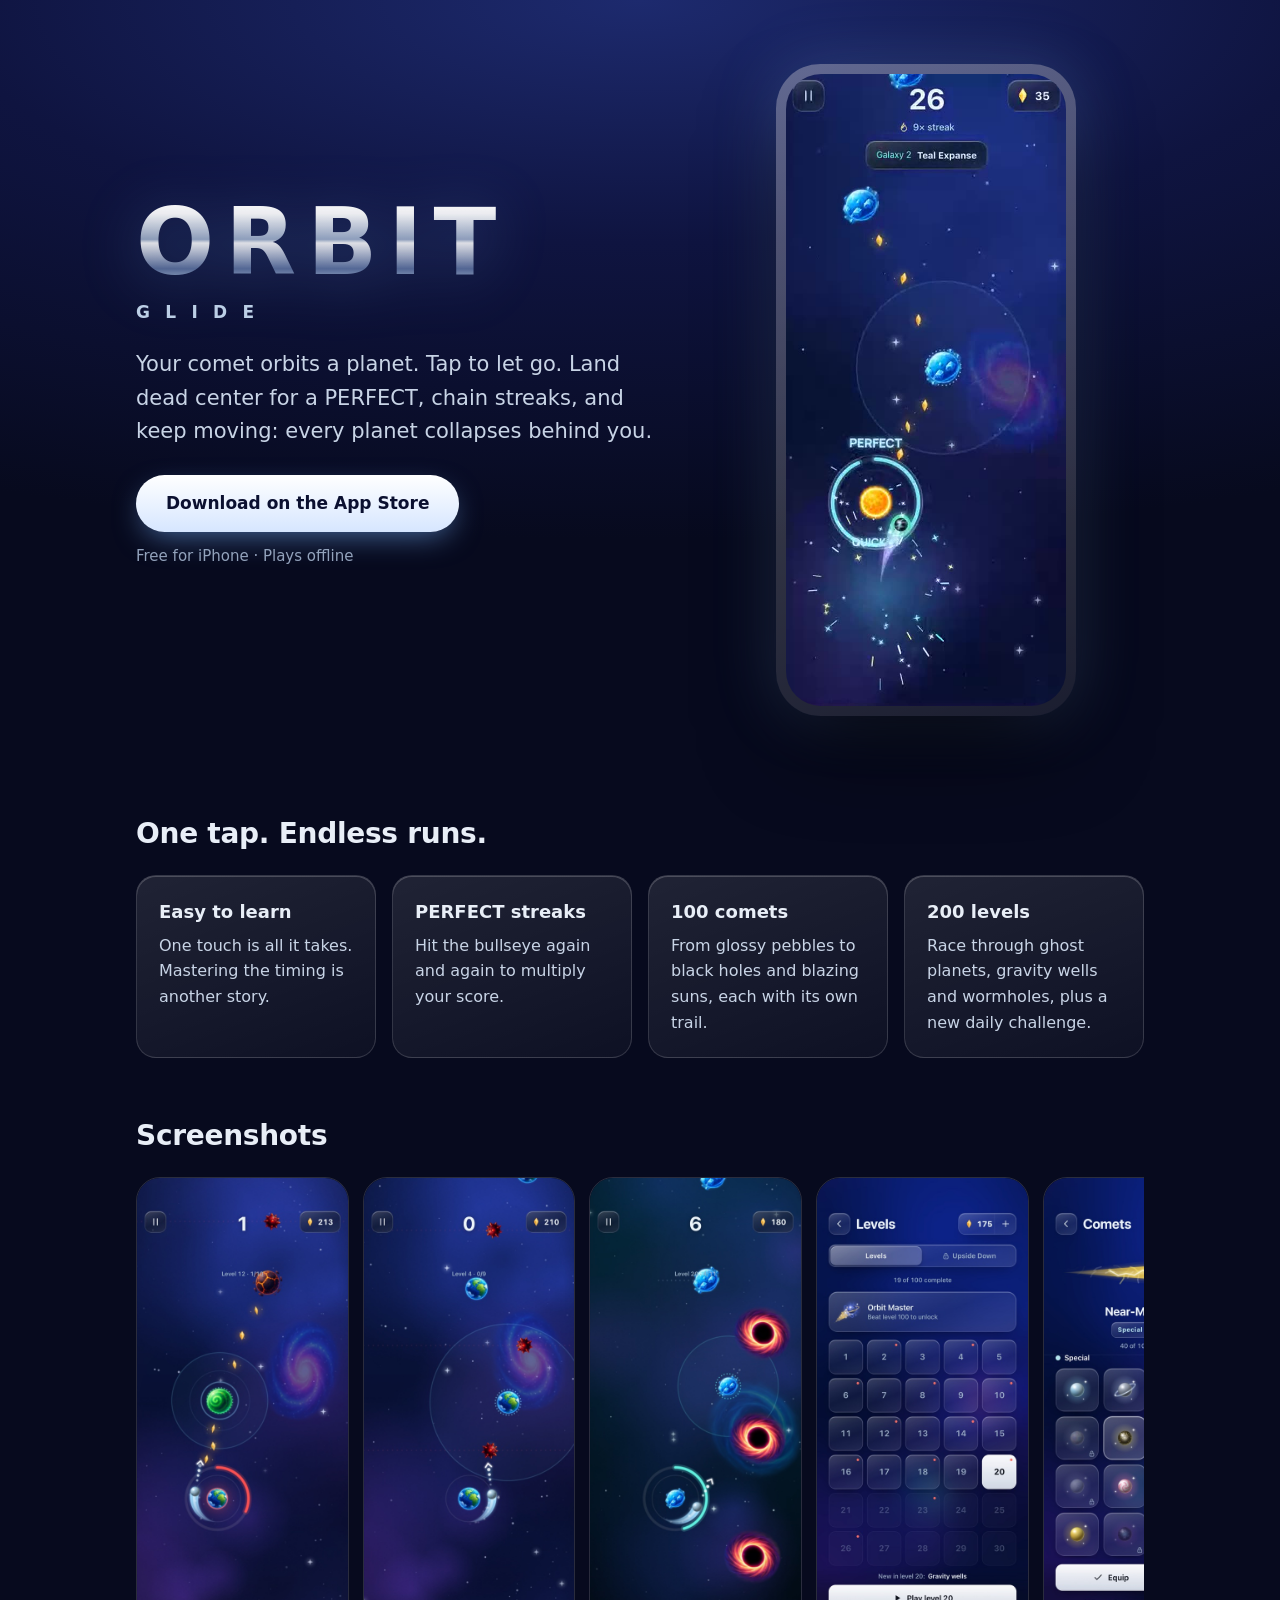
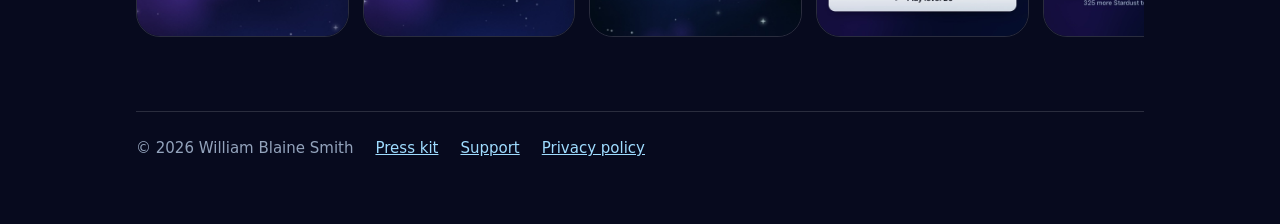
==== index.html @ e0d5dd10 "Fix gameplay video framing; solid page background fallback Co-Authored-By: Claude Opus 5.5 <noreply@" ====
<!doctype html>
<html lang="en">
<head>
<meta charset="utf-8" />
<meta name="viewport" content="width=device-width, initial-scale=1" />
<title>Orbit Glide: One-Tap Space Arcade Game for iPhone</title>
<meta name="description" content="Fling your comet from planet to planet with one tap. Land dead center for a PERFECT, chain streaks, play 200 levels and a daily challenge, and collect 100 comets. Free on the App Store." />
<meta name="apple-itunes-app" content="app-id=6820881837" />
<link rel="canonical" href="https://wbsmith04.github.io/orbit-glide/" />
<link rel="icon" href="media/icon.png" />
<link rel="apple-touch-icon" href="media/icon.png" />
<meta property="og:type" content="website" />
<meta property="og:site_name" content="Orbit Glide" />
<meta property="og:title" content="Orbit Glide: one-tap space arcade game for iPhone" />
<meta property="og:description" content="Fling your comet from planet to planet. Land dead center for a PERFECT. Free on the App Store." />
<meta property="og:url" content="https://wbsmith04.github.io/orbit-glide/" />
<meta property="og:image" content="https://wbsmith04.github.io/orbit-glide/media/og.jpg" />
<meta name="twitter:card" content="summary_large_image" />
<meta name="twitter:title" content="Orbit Glide: one-tap space arcade game for iPhone" />
<meta name="twitter:description" content="Fling your comet from planet to planet. Land dead center for a PERFECT. Free on the App Store." />
<meta name="twitter:image" content="https://wbsmith04.github.io/orbit-glide/media/og.jpg" />
<script type="application/ld+json">
{
  "@context": "https://schema.org",
  "@type": "MobileApplication",
  "name": "Orbit Glide",
  "operatingSystem": "iOS",
  "applicationCategory": "GameApplication",
  "description": "A one-tap space arcade game. Fling your comet from planet to planet, land dead center for a PERFECT, play 200 levels and a daily challenge, and collect 100 comets.",
  "url": "https://wbsmith04.github.io/orbit-glide/",
  "downloadUrl": "https://apps.apple.com/app/id6820881837",
  "image": "https://wbsmith04.github.io/orbit-glide/media/og.jpg",
  "author": { "@type": "Person", "name": "William Blaine Smith" },
  "offers": { "@type": "Offer", "price": "0", "priceCurrency": "USD" }
}
</script>
<style>
  :root { color-scheme: dark; --ink: #e8eef7; --soft: #c8d4e6; --mute: #93a3bc; --line: rgba(255,255,255,.14); }
  * { box-sizing: border-box; }
  html { background: #070a1e; }
  body { margin: 0; font: 17px/1.6 -apple-system, BlinkMacSystemFont, "Segoe UI", system-ui, sans-serif; color: var(--ink);
    background: radial-gradient(120% 60% at 50% 0%, #1d2a6e 0%, #0f1440 45%, #070a1e 100%) fixed; }
  main { max-width: 1040px; margin: 0 auto; padding: 0 16px 64px; }
  .hero { display: grid; grid-template-columns: 1.1fr .9fr; gap: 40px; align-items: center; padding: 64px 0 40px; }
  .logo { margin: 0; font-weight: 800; font-size: clamp(54px, 9vw, 92px); line-height: 1; letter-spacing: .12em;
    background: linear-gradient(180deg,#fff 0%,rgba(255,255,255,.92) 18%,rgba(214,234,255,.62) 46%,rgba(255,255,255,.86) 50%,rgba(170,205,255,.42) 78%,rgba(225,240,255,.85) 100%);
    -webkit-background-clip: text; background-clip: text; color: transparent; filter: drop-shadow(0 10px 30px rgba(120,180,255,.35)); }
  .glide { margin: 10px 0 0; letter-spacing: .9em; font-weight: 600; color: rgba(214,234,255,.88); }
  .lead { font-size: 21px; color: var(--soft); margin: 22px 0 26px; max-width: 30em; }
  .get { display: inline-block; padding: 15px 30px; border-radius: 999px; color: #0b1030; font-weight: 700; text-decoration: none;
    background: linear-gradient(180deg,#fff,#d6e6ff); box-shadow: 0 10px 30px -8px rgba(120,180,255,.6); }
  .free { margin-top: 12px; color: var(--mute); font-size: 15px; }
  .phone { justify-self: center; width: min(300px, 80vw); aspect-ratio: 804 / 1748; border-radius: 44px; padding: 10px;
    background: linear-gradient(160deg,rgba(255,255,255,.32),rgba(255,255,255,.08)); box-shadow: 0 40px 90px -20px rgba(0,0,0,.8), 0 0 60px rgba(120,170,255,.25); }
  .phone video { width: 100%; height: 100%; border-radius: 35px; display: block; object-fit: cover; background: #0b1440; }
  h2 { font-size: 28px; letter-spacing: -.01em; margin: 56px 0 18px; }
  .features { display: grid; grid-template-columns: repeat(auto-fit, minmax(220px, 1fr)); gap: 16px; }
  .card { padding: 22px; border-radius: 20px; border: 1px solid var(--line);
    background: linear-gradient(160deg, rgba(255,255,255,.10), rgba(255,255,255,.03)); box-shadow: inset 0 1px 0 rgba(255,255,255,.2); }
  .card h3 { margin: 0 0 6px; font-size: 18px; }
  .card p { margin: 0; color: var(--soft); font-size: 16px; }
  .shots { display: flex; gap: 14px; overflow-x: auto; padding-bottom: 10px; scroll-snap-type: x mandatory; }
  .shots img { height: 460px; border-radius: 24px; scroll-snap-align: start; border: 1px solid var(--line); }
  footer { margin-top: 64px; padding-top: 24px; border-top: 1px solid var(--line); color: var(--mute); font-size: 15px; display: flex; flex-wrap: wrap; gap: 8px 22px; }
  footer a, a { color: #9fdcff; }
  @media (max-width: 760px) {
    .hero { grid-template-columns: 1fr; text-align: center; padding-top: 40px; }
    .lead { margin-left: auto; margin-right: auto; }
    .shots img { height: 380px; }
  }
</style>
</head>
<body>
<main>
  <section class="hero">
    <div>
      <h1 class="logo">ORBIT</h1>
      <p class="glide">GLIDE</p>
      <p class="lead">Your comet orbits a planet. Tap to let go. Land dead center for a PERFECT, chain streaks, and keep moving: every planet collapses behind you.</p>
      <a class="get" href="https://apps.apple.com/app/id6820881837">Download on the App Store</a>
      <p class="free">Free for iPhone · Plays offline</p>
    </div>
    <div class="phone"><video src="media/gameplay.mp4" poster="media/poster.jpg" autoplay muted loop playsinline aria-label="Orbit Glide gameplay"></video></div>
  </section>

  <h2>One tap. Endless runs.</h2>
  <div class="features">
    <div class="card"><h3>Easy to learn</h3><p>One touch is all it takes. Mastering the timing is another story.</p></div>
    <div class="card"><h3>PERFECT streaks</h3><p>Hit the bullseye again and again to multiply your score.</p></div>
    <div class="card"><h3>100 comets</h3><p>From glossy pebbles to black holes and blazing suns, each with its own trail.</p></div>
    <div class="card"><h3>200 levels</h3><p>Race through ghost planets, gravity wells and wormholes, plus a new daily challenge.</p></div>
  </div>

  <h2>Screenshots</h2>
  <div class="shots">
    <img src="media/shot-1.jpg" alt="Orbit Glide gameplay" loading="lazy" />
    <img src="media/shot-2.jpg" alt="Orbit Glide gameplay" loading="lazy" />
    <img src="media/shot-3.jpg" alt="Orbit Glide gameplay" loading="lazy" />
    <img src="media/shot-4.jpg" alt="Level select" loading="lazy" />
    <img src="media/shot-5.jpg" alt="Comet collection" loading="lazy" />
  </div>

  <footer>
    <span>© 2026 William Blaine Smith</span>
    <a href="press/">Press kit</a>
    <a href="support/">Support</a>
    <a href="privacy/">Privacy policy</a>
  </footer>
</main>
</body>
</html>
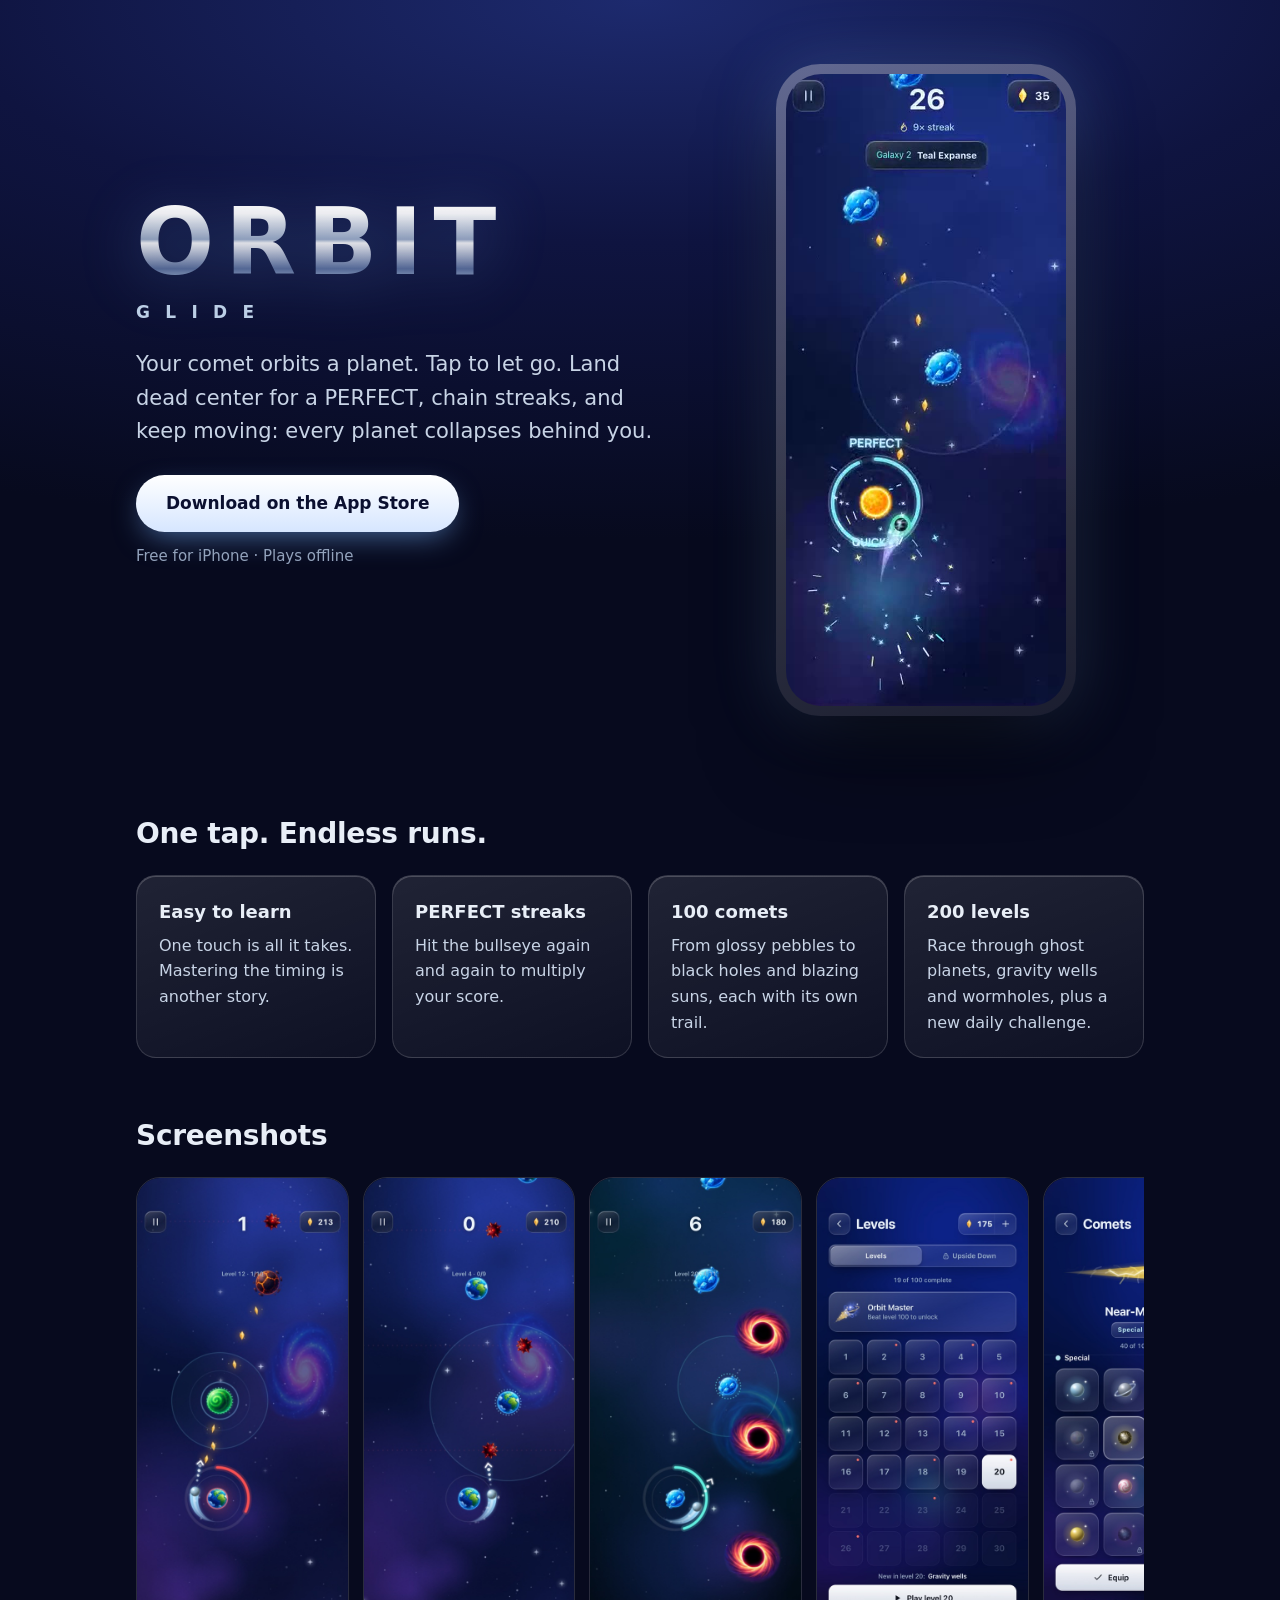
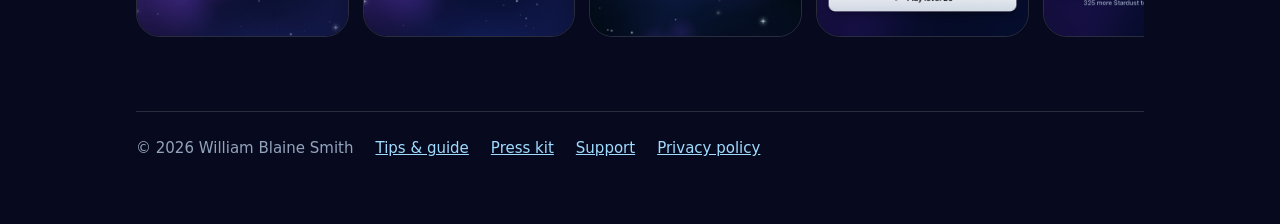
==== commit 27a7acba: "Add tips and strategy guide page Co-Authored-By: Claude Opus 5.5 <noreply@anthropic.com>" ====
--- a/index.html
+++ b/index.html
@@ -102,6 +102,7 @@
 
   <footer>
     <span>© 2026 William Blaine Smith</span>
+    <a href="guide/">Tips &amp; guide</a>
     <a href="press/">Press kit</a>
     <a href="support/">Support</a>
     <a href="privacy/">Privacy policy</a>
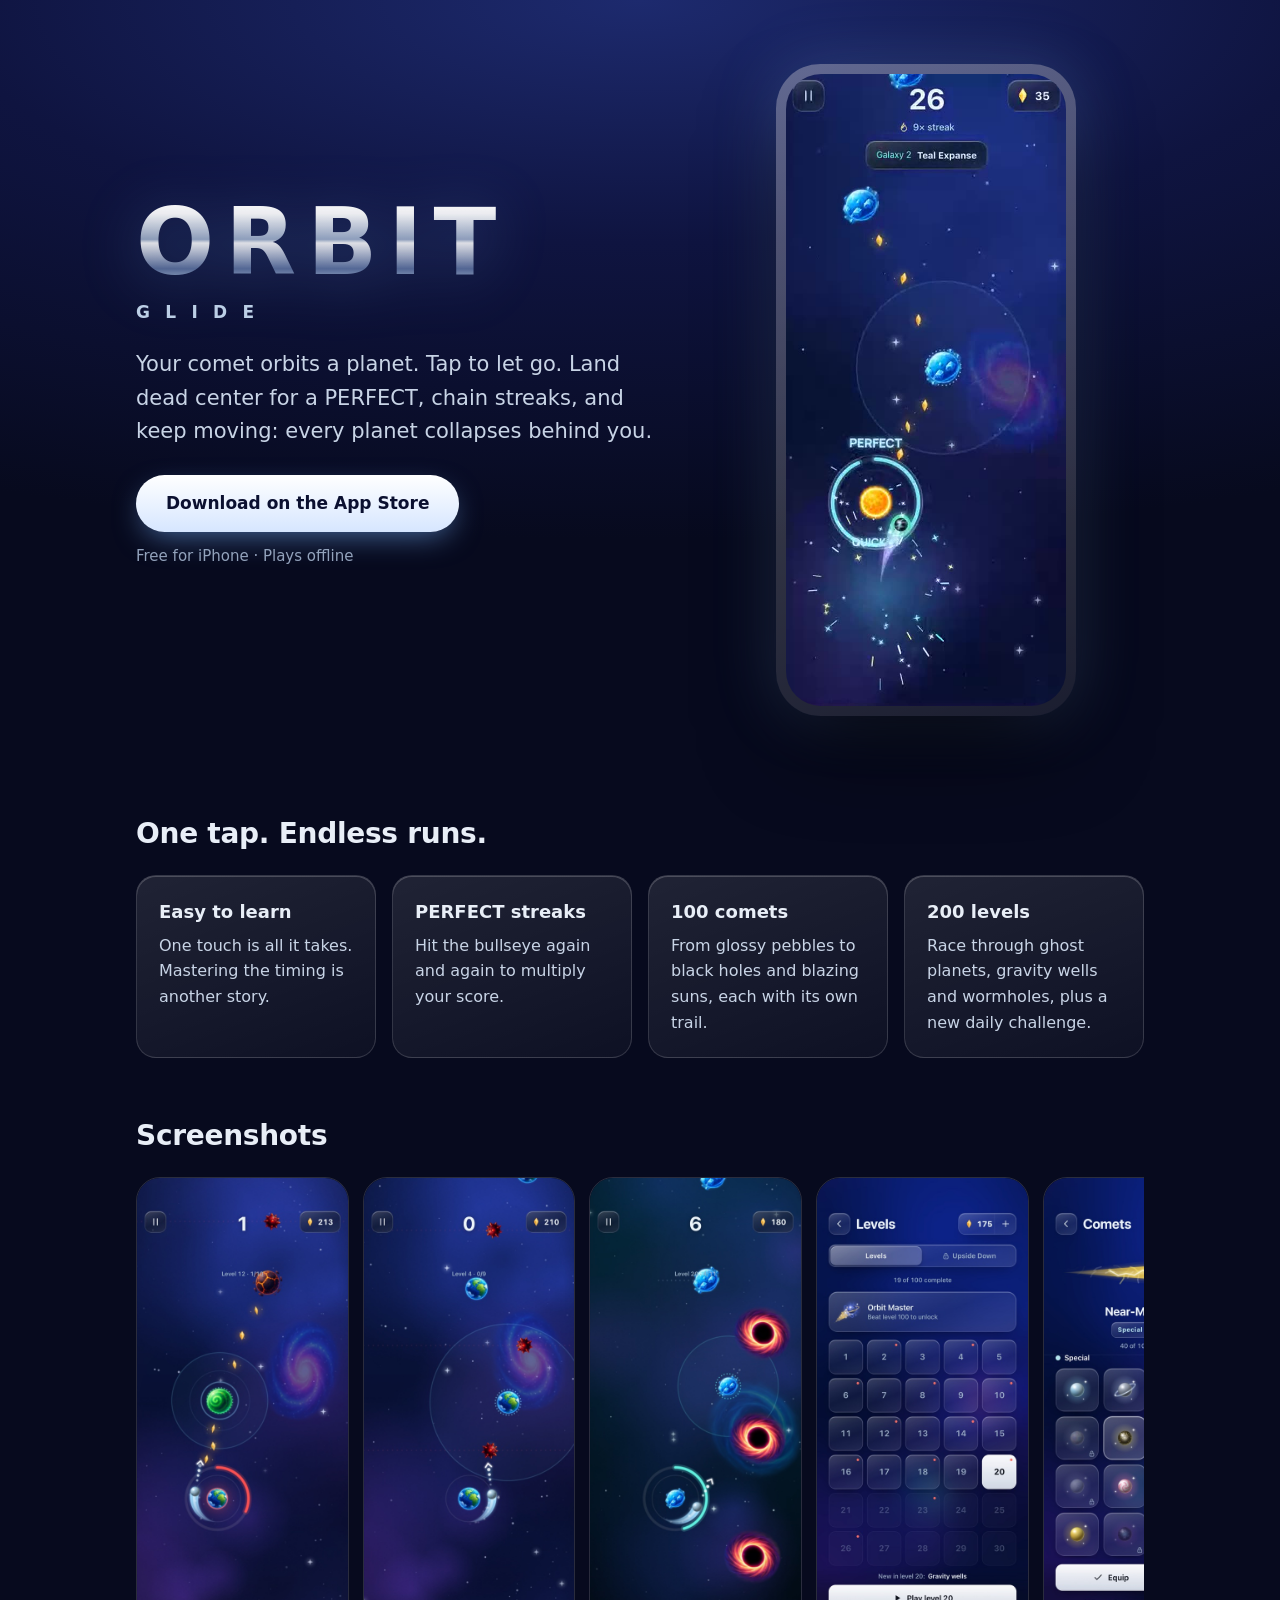
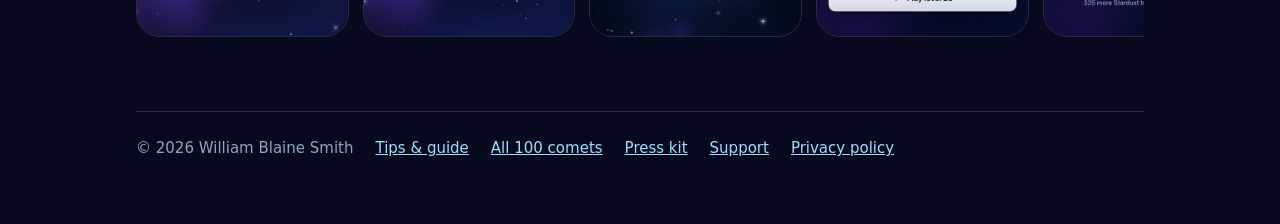
==== commit a48d23b3: "Add comets guide page Co-Authored-By: Claude Opus 5.5 <noreply@anthropic.com>" ====
--- a/index.html
+++ b/index.html
@@ -103,6 +103,7 @@
   <footer>
     <span>© 2026 William Blaine Smith</span>
     <a href="guide/">Tips &amp; guide</a>
+    <a href="comets/">All 100 comets</a>
     <a href="press/">Press kit</a>
     <a href="support/">Support</a>
     <a href="privacy/">Privacy policy</a>
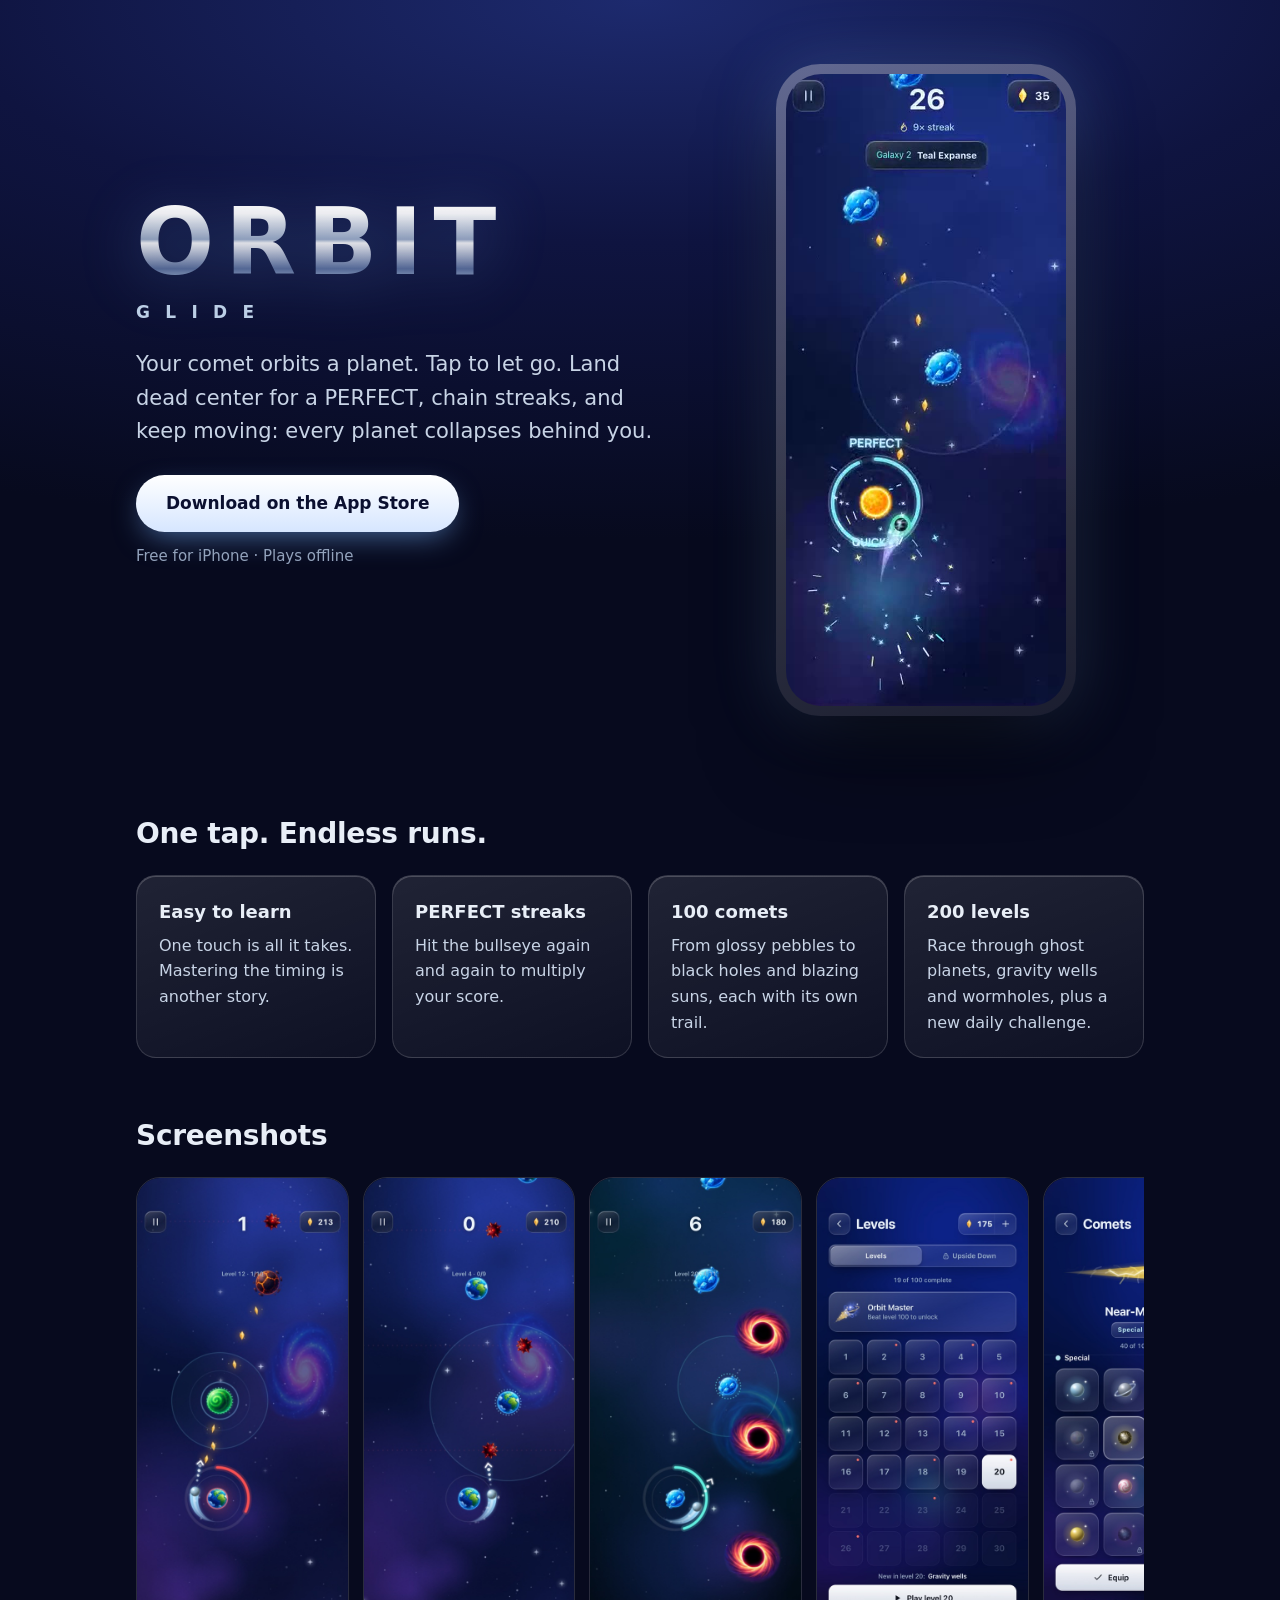
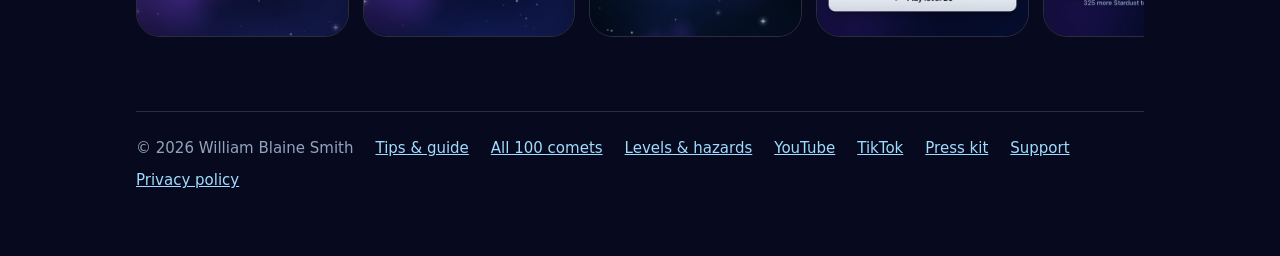
==== commit 14b373d4: "Add levels and hazards guide; link YouTube and TikTok Co-Authored-By: Claude Opus 5.5 <noreply@anthr" ====
--- a/index.html
+++ b/index.html
@@ -32,6 +32,18 @@
   "image": "https://wbsmith04.github.io/orbit-glide/media/og.jpg",
   "author": { "@type": "Person", "name": "William Blaine Smith" },
   "offers": { "@type": "Offer", "price": "0", "priceCurrency": "USD" }
+}
+</script>
+<script type="application/ld+json">
+{
+  "@context": "https://schema.org",
+  "@type": "VideoObject",
+  "name": "Orbit Glide gameplay: one-tap PERFECT streak",
+  "description": "21 seconds of real gameplay from Orbit Glide, a free one-tap space arcade game for iPhone. Fling your comet from planet to planet and land dead center for a PERFECT.",
+  "thumbnailUrl": "https://wbsmith04.github.io/orbit-glide/media/poster.jpg",
+  "contentUrl": "https://wbsmith04.github.io/orbit-glide/media/gameplay.mp4",
+  "uploadDate": "2026-10-24",
+  "duration": "PT21S"
 }
 </script>
 <style>
@@ -104,6 +116,9 @@
     <span>© 2026 William Blaine Smith</span>
     <a href="guide/">Tips &amp; guide</a>
     <a href="comets/">All 100 comets</a>
+    <a href="levels/">Levels &amp; hazards</a>
+    <a href="https://www.youtube.com/@OrbitGlideGame">YouTube</a>
+    <a href="https://www.tiktok.com/@orbitglide">TikTok</a>
     <a href="press/">Press kit</a>
     <a href="support/">Support</a>
     <a href="privacy/">Privacy policy</a>
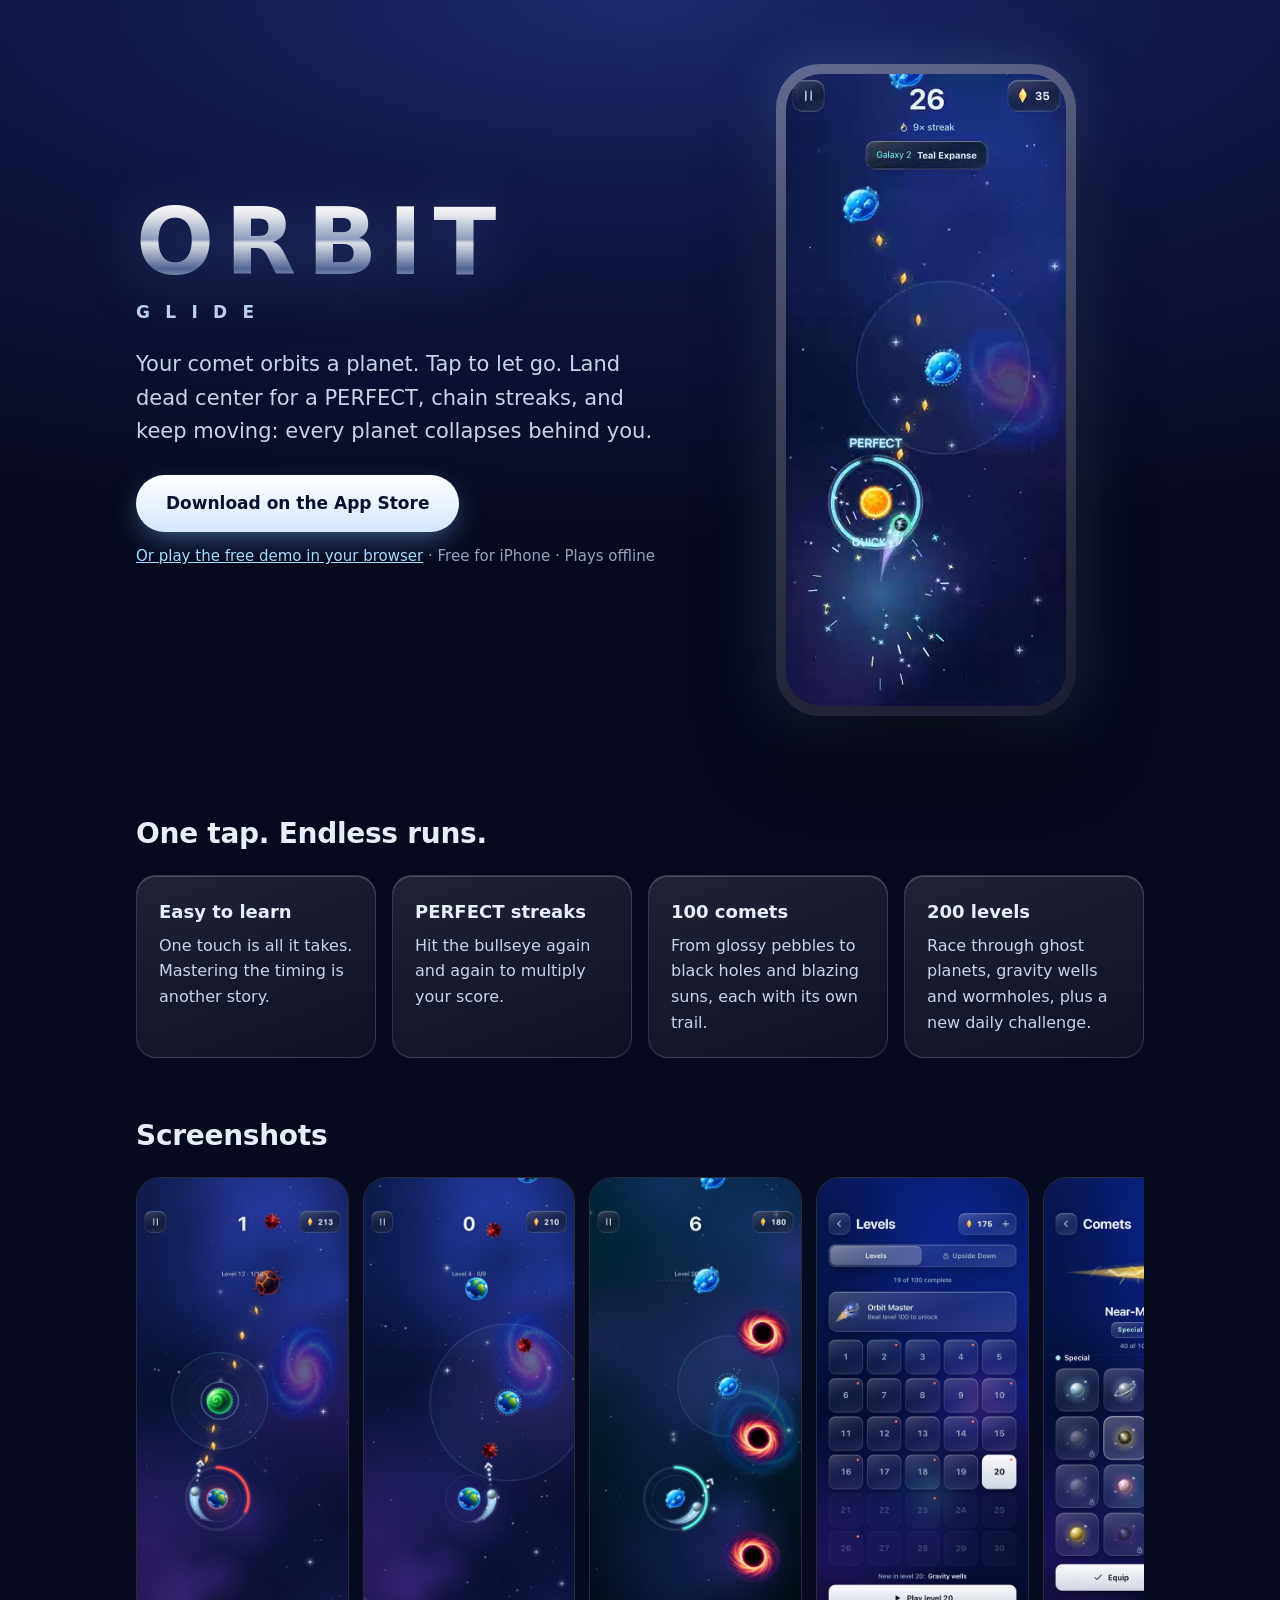
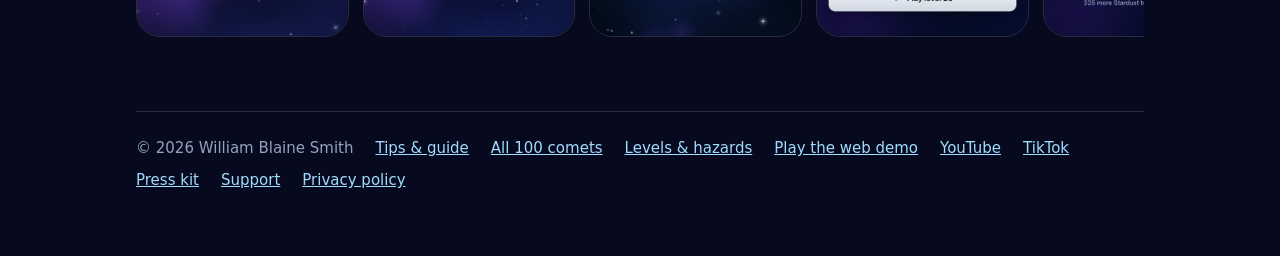
==== commit fbf3dd72: "Add free browser demo of Orbit Glide at /play/ Co-Authored-By: Claude Opus 5.5 <noreply@anthropic.co" ====
--- a/index.html
+++ b/index.html
@@ -90,7 +90,7 @@
       <p class="glide">GLIDE</p>
       <p class="lead">Your comet orbits a planet. Tap to let go. Land dead center for a PERFECT, chain streaks, and keep moving: every planet collapses behind you.</p>
       <a class="get" href="https://apps.apple.com/app/id6820881837">Download on the App Store</a>
-      <p class="free">Free for iPhone · Plays offline</p>
+      <p class="free"><a href="play/">Or play the free demo in your browser</a> · Free for iPhone · Plays offline</p>
     </div>
     <div class="phone"><video src="media/gameplay.mp4" poster="media/poster.jpg" autoplay muted loop playsinline aria-label="Orbit Glide gameplay"></video></div>
   </section>
@@ -117,6 +117,7 @@
     <a href="guide/">Tips &amp; guide</a>
     <a href="comets/">All 100 comets</a>
     <a href="levels/">Levels &amp; hazards</a>
+    <a href="play/">Play the web demo</a>
     <a href="https://www.youtube.com/@OrbitGlideGame">YouTube</a>
     <a href="https://www.tiktok.com/@orbitglide">TikTok</a>
     <a href="press/">Press kit</a>
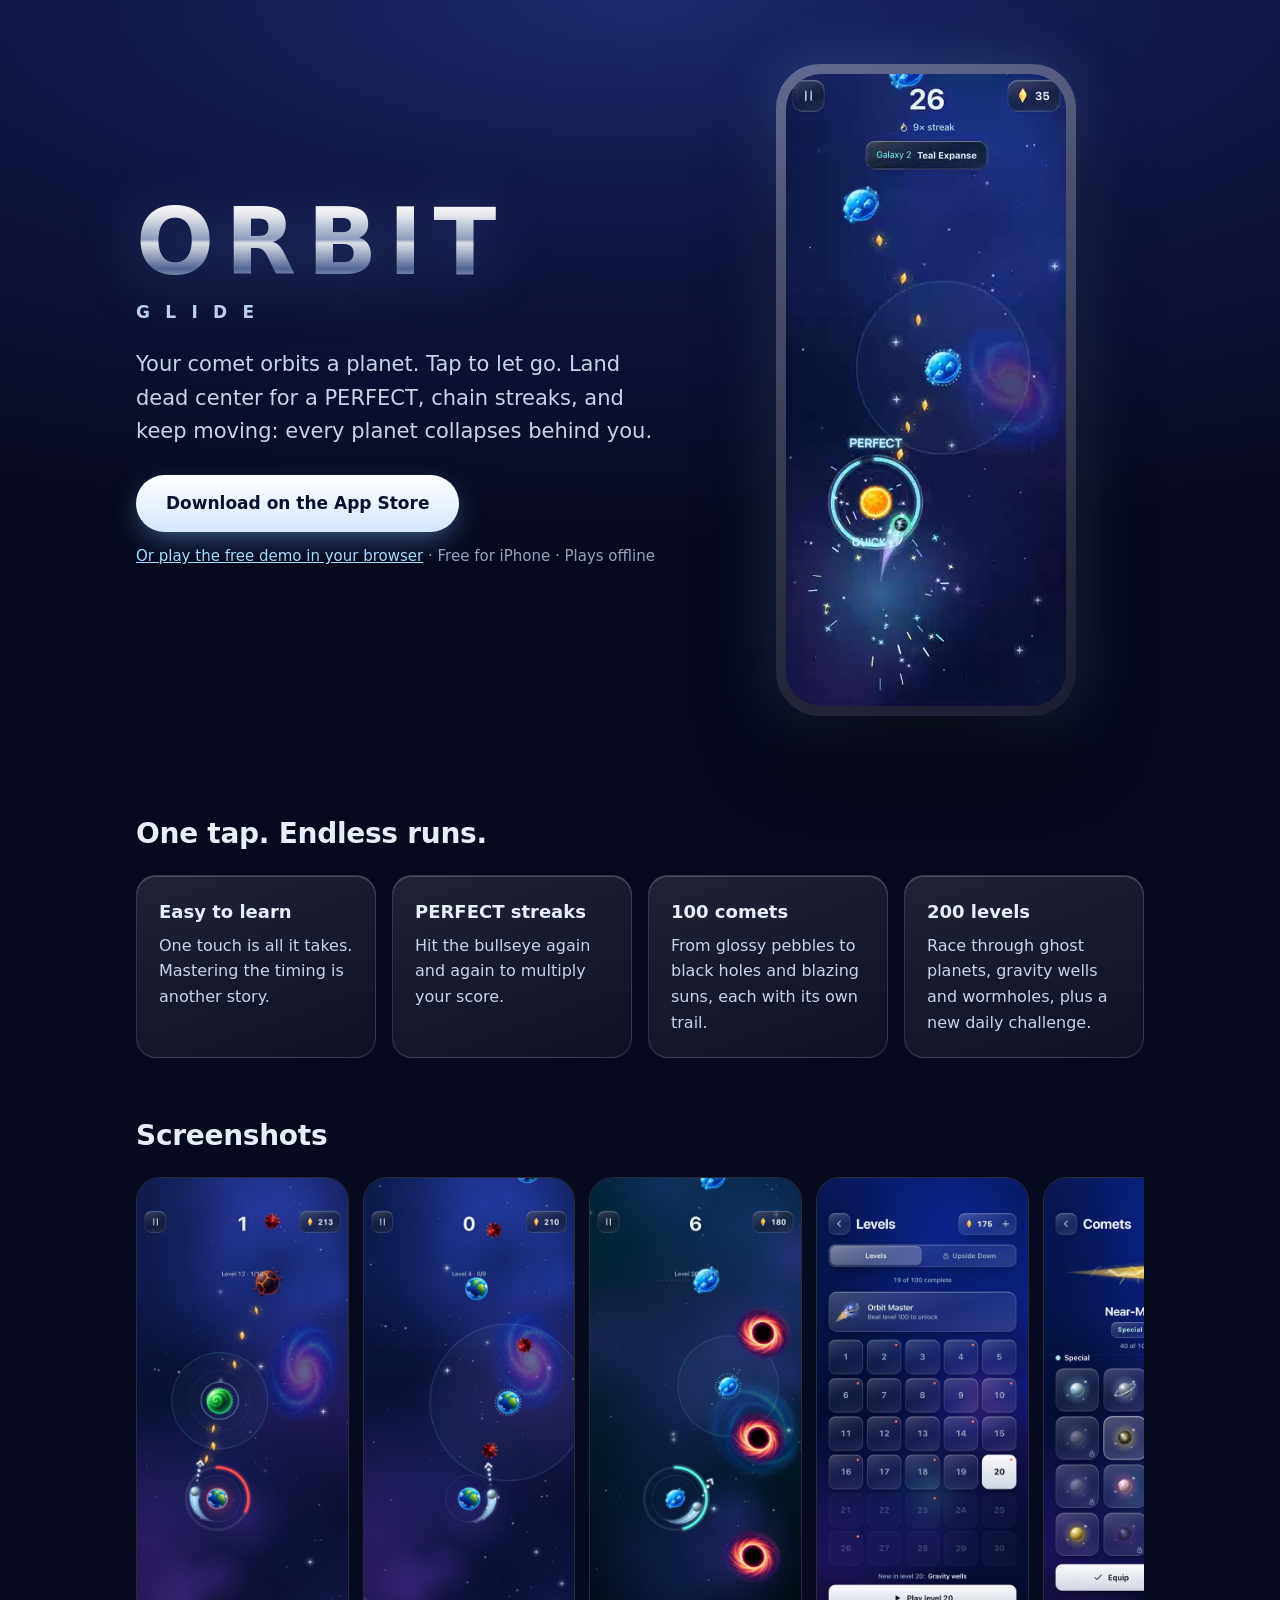
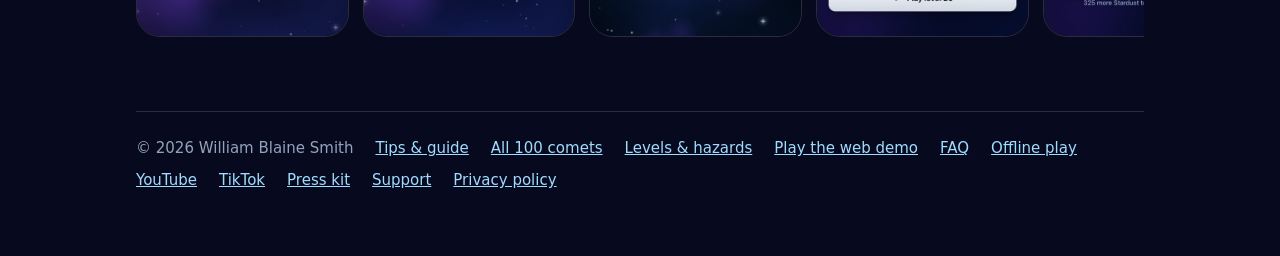
==== commit 758eef7f: "Add FAQ and offline play pages" ====
--- a/index.html
+++ b/index.html
@@ -118,6 +118,8 @@
     <a href="comets/">All 100 comets</a>
     <a href="levels/">Levels &amp; hazards</a>
     <a href="play/">Play the web demo</a>
+    <a href="faq/">FAQ</a>
+    <a href="offline-game/">Offline play</a>
     <a href="https://www.youtube.com/@OrbitGlideGame">YouTube</a>
     <a href="https://www.tiktok.com/@orbitglide">TikTok</a>
     <a href="press/">Press kit</a>
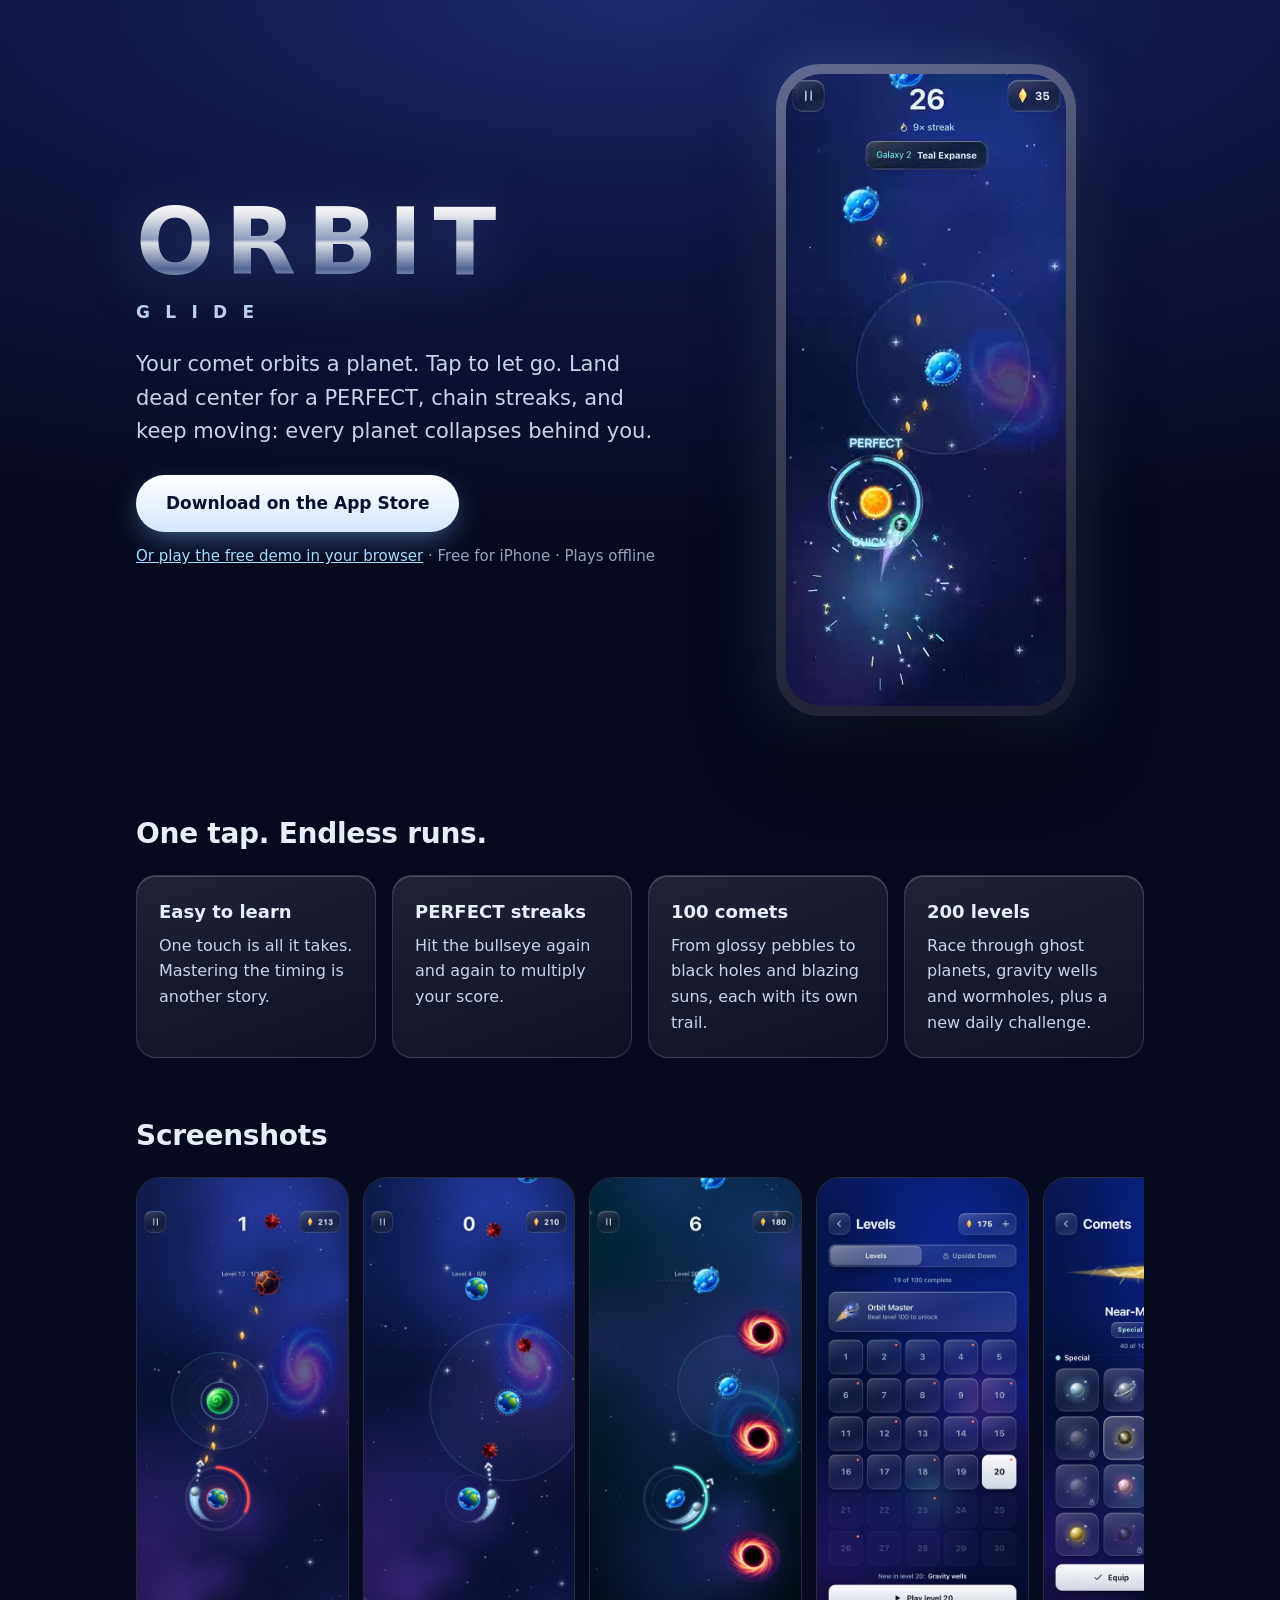
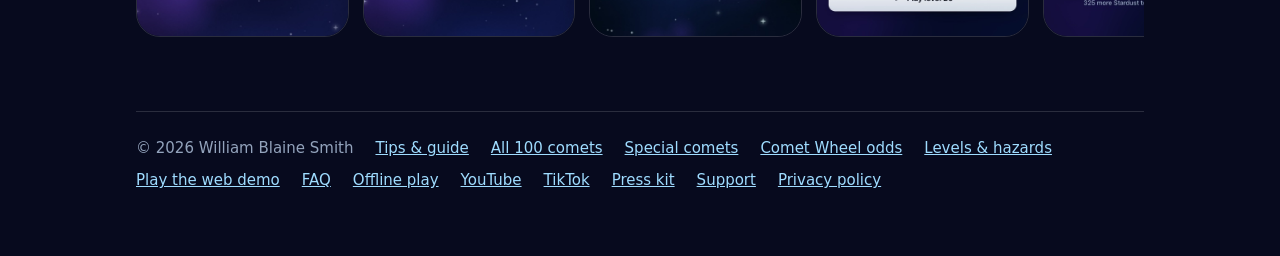
==== commit 0a19bd37: "Add Special comets and Comet Wheel pages" ====
--- a/index.html
+++ b/index.html
@@ -116,6 +116,8 @@
     <span>© 2026 William Blaine Smith</span>
     <a href="guide/">Tips &amp; guide</a>
     <a href="comets/">All 100 comets</a>
+    <a href="special-comets/">Special comets</a>
+    <a href="comet-wheel/">Comet Wheel odds</a>
     <a href="levels/">Levels &amp; hazards</a>
     <a href="play/">Play the web demo</a>
     <a href="faq/">FAQ</a>
